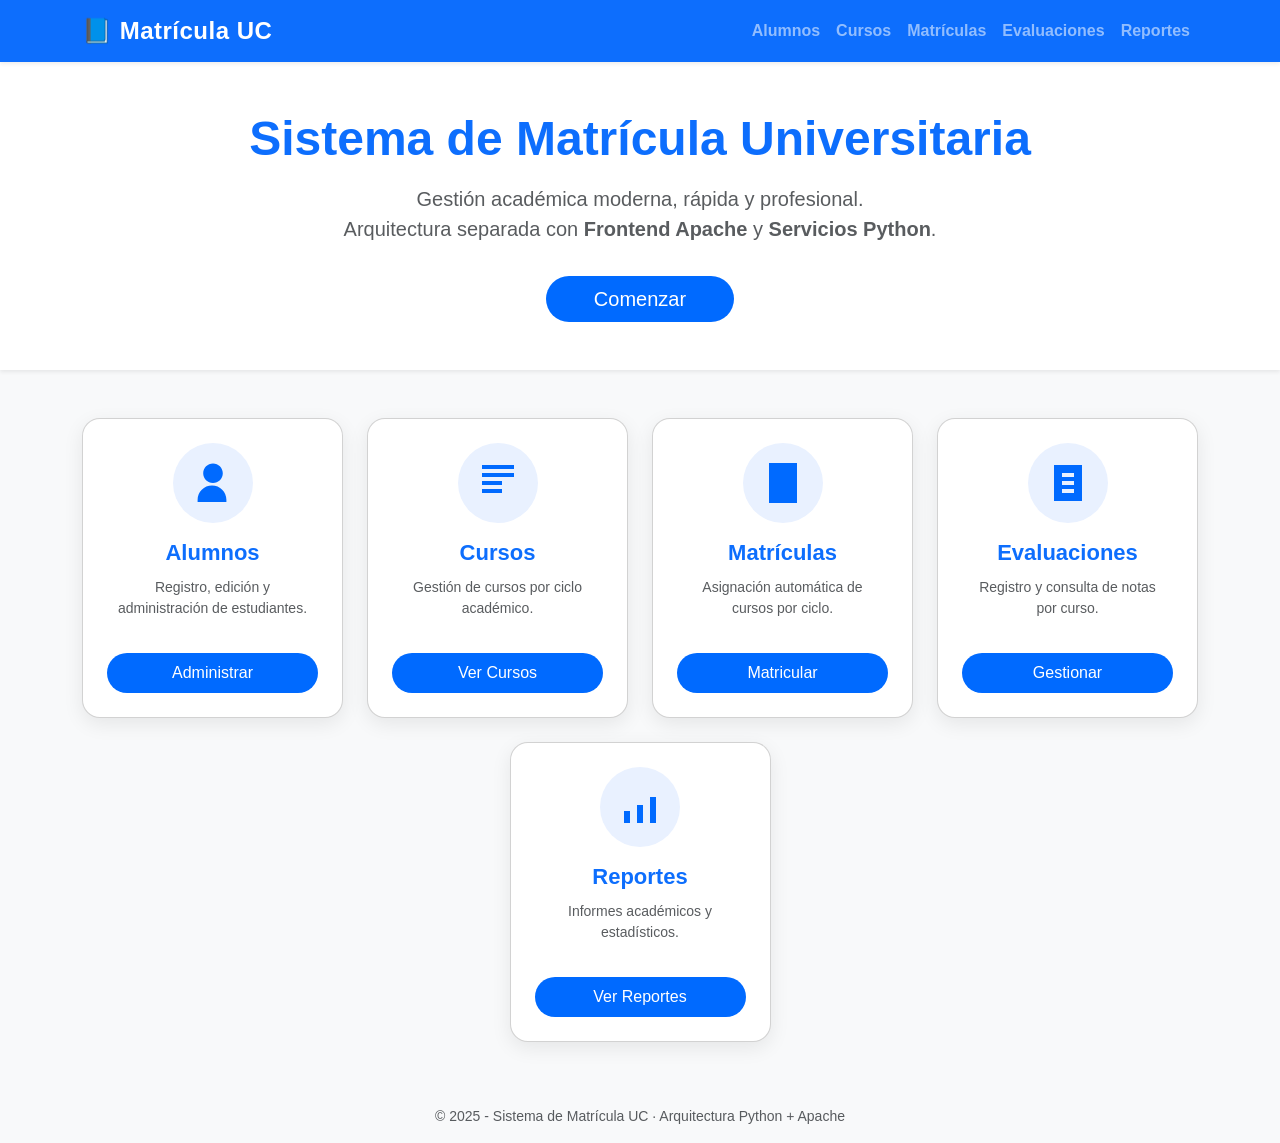
==== frontend/index.html @ b6d50791 "Initial commit with backend and frontend structure" ====
<!DOCTYPE html>
<html lang="es">
<head>
  <meta charset="UTF-8">
  <title>Sistema de Matrícula Universitaria</title>
  <meta name="viewport" content="width=device-width, initial-scale=1">

  <!-- Bootstrap -->
  <link href="https://cdn.jsdelivr.net/npm/bootstrap@5.3.3/dist/css/bootstrap.min.css" rel="stylesheet">

  <!-- Custom CSS -->
  <link rel="stylesheet" href="assets/css/styles.css">
</head>

<body class="bg-light">

  <!-- Navbar -->
  <nav class="navbar navbar-expand-lg navbar-dark bg-primary shadow-sm">
    <div class="container">
      <a class="navbar-brand fs-4 fw-bold" href="index.html">📘 Matrícula UC</a>

      <button class="navbar-toggler" type="button" data-bs-toggle="collapse" data-bs-target="#nav">
        <span class="navbar-toggler-icon"></span>
      </button>

      <div id="nav" class="collapse navbar-collapse">
        <ul class="navbar-nav ms-auto fw-semibold">
          <li class="nav-item"><a class="nav-link" href="alumnos.html">Alumnos</a></li>
          <li class="nav-item"><a class="nav-link" href="cursos.html">Cursos</a></li>
          <li class="nav-item"><a class="nav-link" href="matriculas.html">Matrículas</a></li>
          <li class="nav-item"><a class="nav-link" href="evaluaciones.html">Evaluaciones</a></li>
          <li class="nav-item"><a class="nav-link" href="reportes.html">Reportes</a></li>
        </ul>
      </div>
    </div>
  </nav>

  <!-- Hero -->
  <header class="py-5 bg-white shadow-sm">
    <div class="container text-center">
      <h1 class="display-5 fw-bold text-primary">Sistema de Matrícula Universitaria</h1>
      <p class="lead text-muted mt-3">
        Gestión académica moderna, rápida y profesional.<br>
        Arquitectura separada con <span class="fw-bold">Frontend Apache</span> y <span class="fw-bold">Servicios Python</span>.
      </p>
      <a href="alumnos.html" class="btn btn-primary btn-lg mt-3 px-5">Comenzar</a>
    </div>
  </header>

  <!-- Cards -->
   <section class="container my-5">
  <div class="row g-4 justify-content-center">

    <!-- Alumnos -->
    <div class="col-md-4 col-lg-3">
      <div class="dashboard-card card text-center p-4">
        <div class="icon-container mb-3">
          <img src="assets/icons/alumnos.svg" alt="Alumnos">
        </div>
        <h4 class="fw-bold text-primary">Alumnos</h4>
        <p class="text-muted small">Registro, edición y administración de estudiantes.</p>
        <a href="alumnos.html" class="btn btn-primary mt-3 px-4">Administrar</a>
      </div>
    </div>

    <!-- Cursos -->
    <div class="col-md-4 col-lg-3">
      <div class="dashboard-card card text-center p-4">
        <div class="icon-container mb-3">
          <img src="assets/icons/cursos.svg" alt="Cursos">
        </div>
        <h4 class="fw-bold text-primary">Cursos</h4>
        <p class="text-muted small">Gestión de cursos por ciclo académico.</p>
        <a href="cursos.html" class="btn btn-primary mt-3 px-4">Ver Cursos</a>
      </div>
    </div>

    <!-- Matrículas -->
    <div class="col-md-4 col-lg-3">
      <div class="dashboard-card card text-center p-4">
        <div class="icon-container mb-3">
          <img src="assets/icons/matriculas.svg" alt="matriculas">
        </div>
        <h4 class="fw-bold text-primary">Matrículas</h4>
        <p class="text-muted small">Asignación automática de cursos por ciclo.</p>
        <a href="matriculas.html" class="btn btn-primary mt-3 px-4">Matricular</a>
      </div>
    </div>

    <!-- Evaluaciones -->
    <div class="col-md-4 col-lg-3">
      <div class="dashboard-card card text-center p-4">
        <div class="icon-container mb-3">
          <img src="assets/icons/evaluaciones.svg" alt="Evaluaciones">
        </div>
        <h4 class="fw-bold text-primary">Evaluaciones</h4>
        <p class="text-muted small">Registro y consulta de notas por curso.</p>
        <a href="evaluaciones.html" class="btn btn-primary mt-3 px-4">Gestionar</a>
      </div>
    </div>

    <!-- Reportes -->
    <div class="col-md-4 col-lg-3">
      <div class="dashboard-card card text-center p-4">
        <div class="icon-container mb-3">
          <img src="assets/icons/reportes.svg" alt="Reportes">
        </div>
        <h4 class="fw-bold text-primary">Reportes</h4>
        <p class="text-muted small">Informes académicos y estadísticos.</p>
        <a href="reportes.html" class="btn btn-primary mt-3 px-4">Ver Reportes</a>
      </div>
    </div>

  </div>
</section>


  <footer class="py-3 text-center small text-muted">
    © 2025 - Sistema de Matrícula UC · Arquitectura Python + Apache
  </footer>

  <script src="https://cdn.jsdelivr.net/npm/bootstrap@5.3.3/dist/js/bootstrap.bundle.min.js"></script>
</body>
</html>
---- frontend/assets/css/styles.css ----
/* --------------------------------------------------
  TIPOGRAFÍA Y RESETEOS
-------------------------------------------------- */
body {
  font-family: "Poppins", Arial, sans-serif;
  background: #f5f7fb !important;
  margin: 0;
  padding: 0;
}

/* --------------------------------------------------
  NAVBAR
-------------------------------------------------- */
.navbar-brand {
  letter-spacing: 0.5px;
}

/* --------------------------------------------------
  TABLAS Y ELEMENTOS
-------------------------------------------------- */
table tbody tr:hover {
  background-color: #f1f5ff;
}

.card {
  border-radius: 1rem;
}

.modal-content {
  border-radius: 1rem !important;
}

/* --------------------------------------------------
  BOTONES
-------------------------------------------------- */
.btn-primary {
  border-radius: 30px;
  padding: 8px 25px;
  background: #006aff;
  border: none;
}

.btn-primary:hover {
  background: #004fcb;
}

.btn-outline-primary {
  border-radius: 30px;
}

/* --------------------------------------------------
  TARJETAS DEL DASHBOARD (PANEL PRINCIPAL)
-------------------------------------------------- */
.dashboard-card {
  border-radius: 18px;
  background: #ffffff;
  box-shadow: 0 6px 20px rgba(0, 0, 0, 0.08);
  transition: all 0.25s ease-in-out;
  min-height: 300px;                  /* MISMA ALTURA */
  display: flex;
  flex-direction: column;
  justify-content: space-between;     /* Texto arriba, botón abajo */
  padding: 25px;
  text-align: center;
}

.dashboard-card:hover {
  transform: translateY(-8px);
  box-shadow: 0 14px 32px rgba(0,0,0,0.15);
}

.dashboard-card h4 {
  font-size: 22px;
  font-weight: 600;
}

.dashboard-card p {
  font-size: 14px;
  padding: 0 10px;
  color: #6c757d;
}

/* --------------------------------------------------
  ICONOS CIRCULARES ELEGANTES
-------------------------------------------------- */
.icon-container {
  width: 80px;
  height: 80px;
  margin: 0 auto 12px auto;
  border-radius: 50%;
  background: #e9f1ff;
  display: flex;
  justify-content: center;
  align-items: center;
}

/* Iconos SVG */
.icon-container img {
  width: 48px;
  height: 48px;
}

/* --------------------------------------------------
  CARDS PEQUEÑAS GENÉRICAS DEL SISTEMA
-------------------------------------------------- */
.hover-card {
  transition: transform 0.2s ease, box-shadow 0.2s ease;
}

.hover-card:hover {
  transform: translateY(-5px);
  box-shadow: 0 10px 25px rgba(0, 0, 0, 0.15);
}
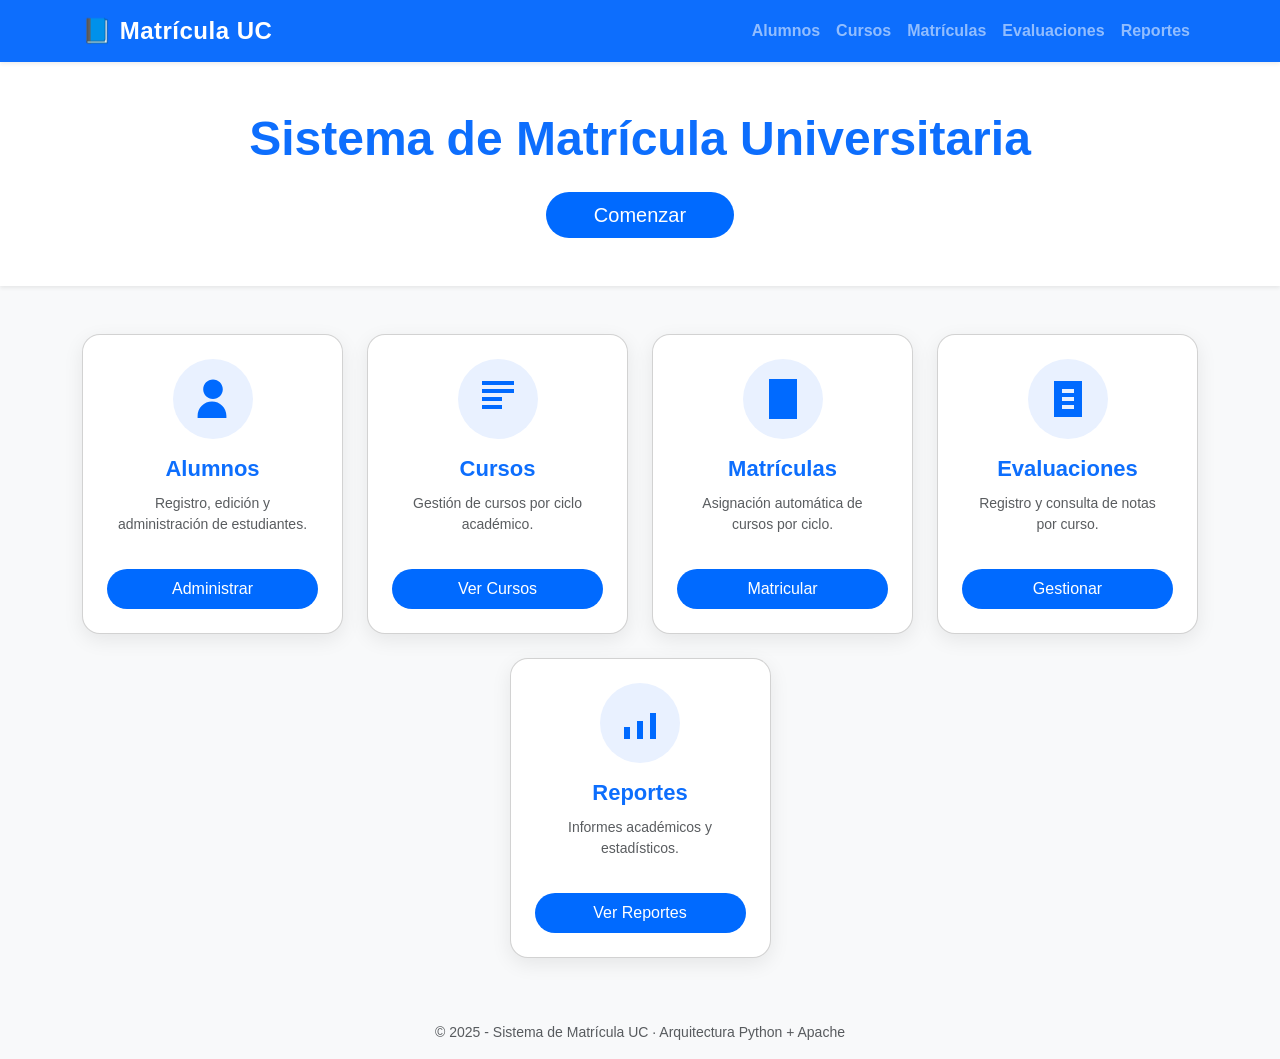
==== commit 58069124: "Actualizacion de todo el proyecto" ====
--- a/frontend/index.html
+++ b/frontend/index.html
@@ -39,10 +39,6 @@
   <header class="py-5 bg-white shadow-sm">
     <div class="container text-center">
       <h1 class="display-5 fw-bold text-primary">Sistema de Matrícula Universitaria</h1>
-      <p class="lead text-muted mt-3">
-        Gestión académica moderna, rápida y profesional.<br>
-        Arquitectura separada con <span class="fw-bold">Frontend Apache</span> y <span class="fw-bold">Servicios Python</span>.
-      </p>
       <a href="alumnos.html" class="btn btn-primary btn-lg mt-3 px-5">Comenzar</a>
     </div>
   </header>
